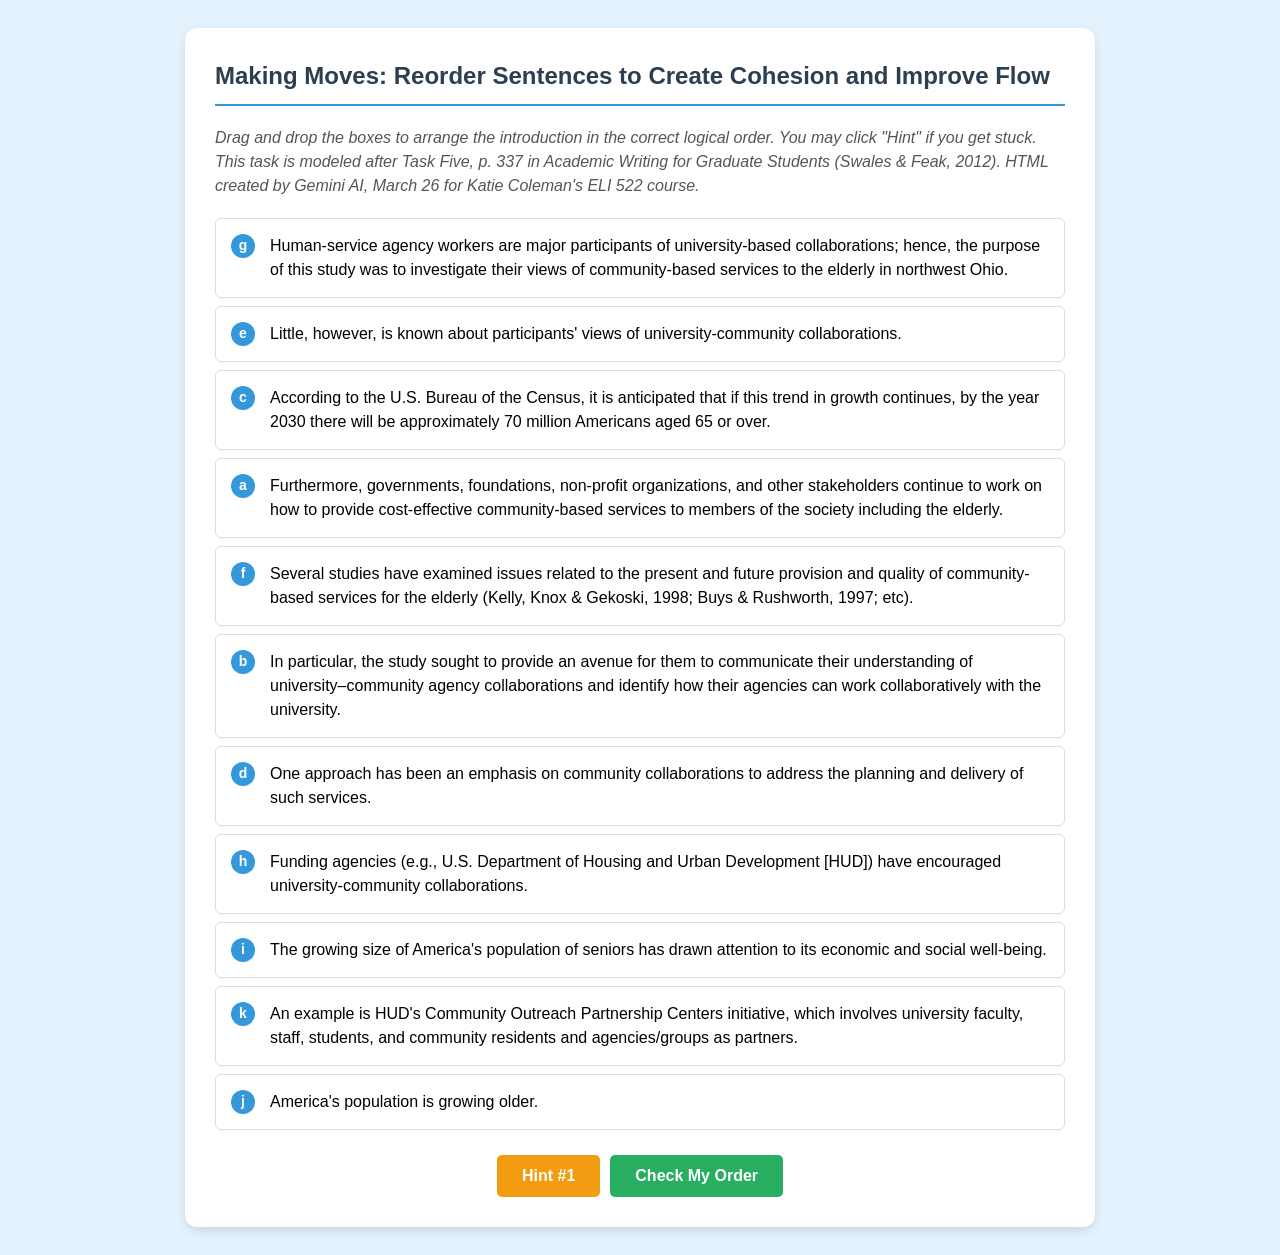
==== p.337Task5.html @ e372da9a "Add files via upload" ====
<!DOCTYPE html>
<html lang="en">
<head>
    <meta charset="UTF-8">
    <title>Making Moves: Reorder Sentences to Create Cohesion and Improve Flow</title>
    <style>
        body { font-family: 'Segoe UI', Arial, sans-serif; background-color: #e3f2fd; padding: 20px; line-height: 1.5; }
        .container { max-width: 850px; margin: auto; background: white; padding: 30px; border-radius: 12px; box-shadow: 0 4px 10px rgba(0,0,0,0.1); }
        h2 { color: #2c3e50; border-bottom: 2px solid #3498db; padding-bottom: 10px; margin-top: 0; }
        .subtitle { color: #555; margin-bottom: 20px; font-style: italic; }
        
        #sortable-list { list-style: none; padding: 0; }
        .item { 
            background: #fff; border: 1px solid #dcdde1; padding: 15px; margin: 8px 0; 
            cursor: grab; border-radius: 6px; display: flex; align-items: flex-start;
            transition: transform 0.2s, background 0.2s;
        }
        .item:active { cursor: grabbing; transform: scale(1.02); background: #fdfdfd; }
        .label-circle { 
            background: #3498db; color: white; width: 24px; height: 24px; 
            display: flex; align-items: center; justify-content: center; 
            border-radius: 50%; margin-right: 15px; flex-shrink: 0; font-weight: bold; font-size: 14px;
        }
        
        .btn-container { text-align: center; margin-top: 25px; gap: 10px; display: flex; justify-content: center; }
        button { 
            background: #27ae60; color: white; border: none; padding: 12px 25px; 
            border-radius: 5px; cursor: pointer; font-size: 16px; font-weight: bold;
        }
        #hint-btn { background: #f39c12; }
        button:hover { filter: brightness(90%); }
        
        #message { margin-top: 20px; font-weight: bold; padding: 15px; border-radius: 6px; display: none; text-align: center; }
        .correct { background: #d4edda; color: #155724; border: 1px solid #c3e6cb; }
        .wrong { background: #f8d7da; color: #721c24; border: 1px solid #f5c6cb; }
    </style>
</head>
<body>

<div class="container">
    <h2>Making Moves: Reorder Sentences to Create Cohesion and Improve Flow</h2>
    <p class="subtitle">Drag and drop the boxes to arrange the introduction in the correct logical order. You may click "Hint" if you get stuck. This task is modeled after Task Five, p. 337 in Academic Writing for Graduate Students (Swales & Feak, 2012). HTML created by Gemini AI, March 26 for Katie Coleman's ELI 522 course.</p>
    
    <div id="sortable-list"></div>

    <div class="btn-container">
        <button id="hint-btn" onclick="showHint()">Hint #1</button>
        <button onclick="checkResult()">Check My Order</button>
    </div>
    <div id="message"></div>
</div>

<script>
    const sentences = [
        { id: 'a', t: "Furthermore, governments, foundations, non-profit organizations, and other stakeholders continue to work on how to provide cost-effective community-based services to members of the society including the elderly." },
        { id: 'b', t: "In particular, the study sought to provide an avenue for them to communicate their understanding of university–community agency collaborations and identify how their agencies can work collaboratively with the university." },
        { id: 'c', t: "According to the U.S. Bureau of the Census, it is anticipated that if this trend in growth continues, by the year 2030 there will be approximately 70 million Americans aged 65 or over." },
        { id: 'd', t: "One approach has been an emphasis on community collaborations to address the planning and delivery of such services." },
        { id: 'e', t: "Little, however, is known about participants' views of university-community collaborations." },
        { id: 'f', t: "Several studies have examined issues related to the present and future provision and quality of community-based services for the elderly (Kelly, Knox & Gekoski, 1998; Buys & Rushworth, 1997; etc)." },
        { id: 'g', t: "Human-service agency workers are major participants of university-based collaborations; hence, the purpose of this study was to investigate their views of community-based services to the elderly in northwest Ohio." },
        { id: 'h', t: "Funding agencies (e.g., U.S. Department of Housing and Urban Development [HUD]) have encouraged university-community collaborations." },
        { id: 'i', t: "The growing size of America's population of seniors has drawn attention to its economic and social well-being." },
        { id: 'j', t: "America's population is growing older." },
        { id: 'k', t: "An example is HUD's Community Outreach Partnership Centers initiative, which involves university faculty, staff, students, and community residents and agencies/groups as partners." }
    ];

    const correctOrder = ['j', 'i', 'c', 'f', 'a', 'd', 'h', 'k', 'e', 'g', 'b'];
    let attempts = 0;

    const listContainer = document.getElementById('sortable-list');

    function init() {
        const shuffled = [...sentences].sort(() => Math.random() - 0.5);
        shuffled.forEach(s => {
            const el = document.createElement('div');
            el.className = 'item';
            el.draggable = true;
            el.dataset.id = s.id;
            el.innerHTML = `<div class="label-circle">${s.id}</div><div>${s.t}</div>`;
            el.addEventListener('dragstart', () => el.classList.add('dragging'));
            el.addEventListener('dragend', () => el.classList.remove('dragging'));
            listContainer.appendChild(el);
        });
    }

    function showHint() {
        alert("Hint: The introduction starts with 'j' and ends with 'b'. Look for transition words like 'Furthermore' (a) or 'However' (e) to connect the middle!");
    }

    listContainer.addEventListener('dragover', e => {
        e.preventDefault();
        const after = [...listContainer.querySelectorAll('.item:not(.dragging)')].reduce((closest, child) => {
            const box = child.getBoundingClientRect();
            const offset = e.clientY - box.top - box.height / 2;
            return (offset < 0 && offset > closest.offset) ? { offset, element: child } : closest;
        }, { offset: Number.NEGATIVE_INFINITY }).element;
        const dragging = document.querySelector('.dragging');
        after ? listContainer.insertBefore(dragging, after) : listContainer.appendChild(dragging);
    });

    function checkResult() {
        const current = Array.from(listContainer.querySelectorAll('.item')).map(el => el.dataset.id);
        const msg = document.getElementById('message');
        msg.style.display = 'block';
        
        if (JSON.stringify(current) === JSON.stringify(correctOrder)) {
            msg.className = 'correct';
            msg.innerHTML = "🎉 Excellent! You correctly reconstructed the Introduction.";
        } else {
            attempts++;
            msg.className = 'wrong';
            let hint = `Not quite. `;
            if (attempts === 1) hint += `The first sentence is 'j'.`;
            else if (attempts === 2) hint += `The first two sentences are 'j' and 'i'.`;
            else if (attempts === 3) hint += `The first three sentences are 'j', 'i', and 'c'.`;
            else hint += `Keep going! You've identified the first ${attempts} sentences correctly (based on the order j, i, c, f...).`;
            
            msg.innerHTML = hint;
        }
    }

    init();
</script>
</body>
</html>
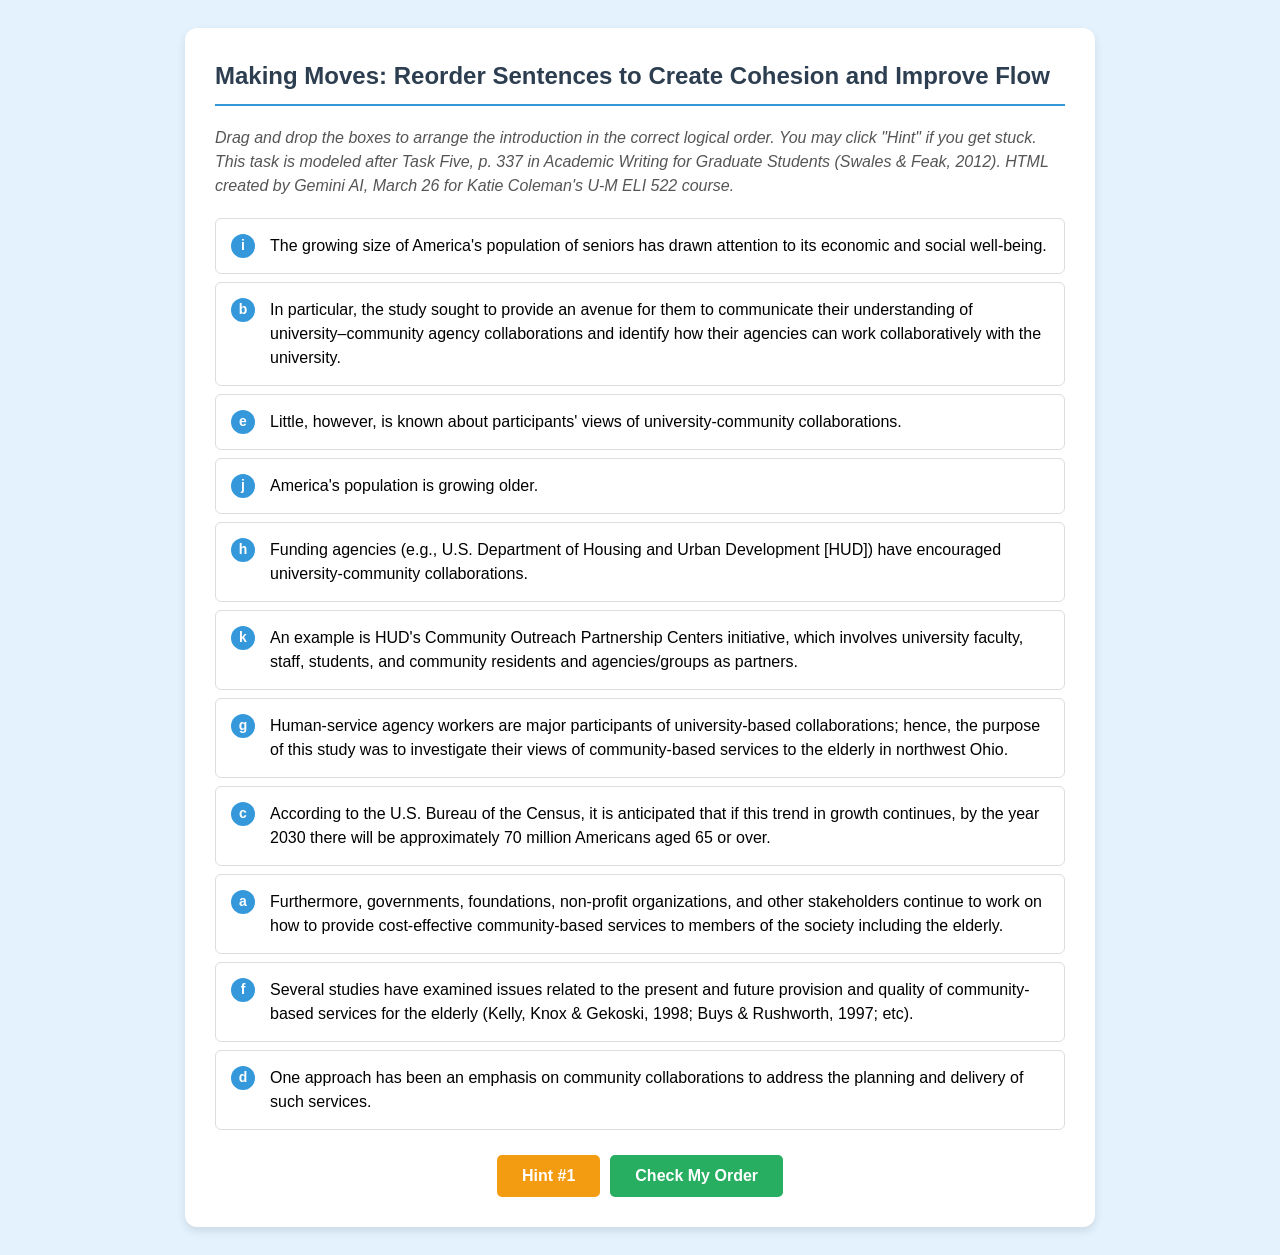
==== commit 02843d86: "edit" ====
--- a/p.337Task5.html
+++ b/p.337Task5.html
@@ -39,7 +39,7 @@
 
 <div class="container">
     <h2>Making Moves: Reorder Sentences to Create Cohesion and Improve Flow</h2>
-    <p class="subtitle">Drag and drop the boxes to arrange the introduction in the correct logical order. You may click "Hint" if you get stuck. This task is modeled after Task Five, p. 337 in Academic Writing for Graduate Students (Swales & Feak, 2012). HTML created by Gemini AI, March 26 for Katie Coleman's ELI 522 course.</p>
+    <p class="subtitle">Drag and drop the boxes to arrange the introduction in the correct logical order. You may click "Hint" if you get stuck. This task is modeled after Task Five, p. 337 in Academic Writing for Graduate Students (Swales & Feak, 2012). HTML created by Gemini AI, March 26 for Katie Coleman's U-M ELI 522 course.</p>
     
     <div id="sortable-list"></div>
 
